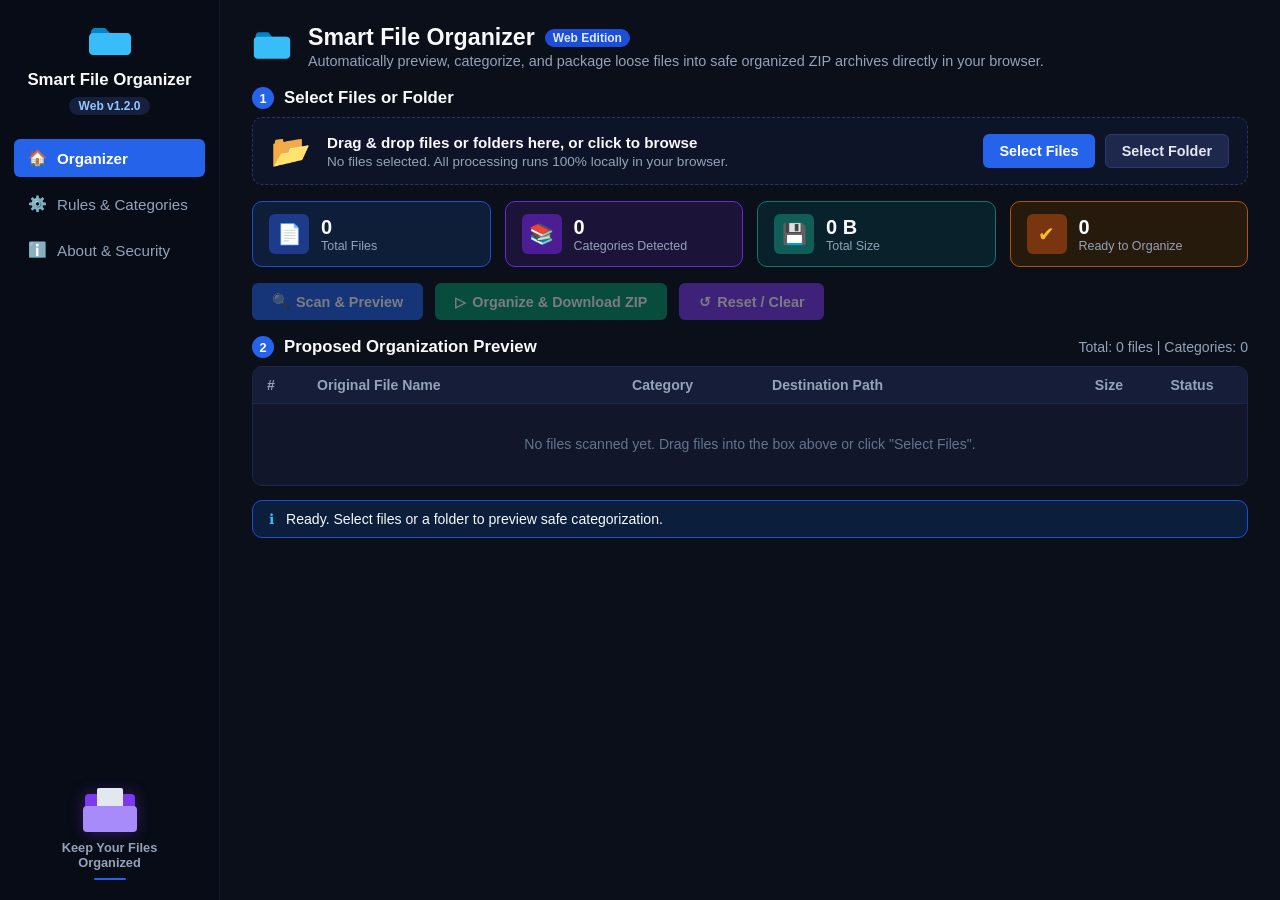
==== web/index.html @ 6d300326 "feat: add Smart File Organizer Web Edition v1.2.0" ====
<!DOCTYPE html>
<html lang="en">
<head>
  <meta charset="UTF-8" />
  <meta name="viewport" content="width=device-width, initial-scale=1.0" />
  <title>Smart File Organizer Web Edition v1.2.0</title>
  <link rel="stylesheet" href="styles.css" />
</head>
<body>
  <div class="app-layout">
    <!-- Sidebar -->
    <aside class="sidebar">
      <div class="sidebar-header">
        <div class="brand-icon">
          <svg width="46" height="38" viewBox="0 0 46 38" fill="none">
            <path d="M4 12C4 9.79086 5.79086 8 8 8H18L23 13H38C40.2091 13 42 14.7909 42 17V30C42 32.2091 40.2091 34 38 34H8C5.79086 34 4 32.2091 4 30V12Z" fill="#0284C7"/>
            <path d="M2 17C2 14.7909 3.79086 13 6 13H40C42.2091 13 44 14.7909 44 17V31C44 33.2091 42.2091 35 40 35H6C3.79086 35 2 33.2091 2 31V17Z" fill="#38BDF8"/>
          </svg>
        </div>
        <h1 class="brand-title">Smart File Organizer</h1>
        <span class="badge-version">Web v1.2.0</span>
      </div>

      <nav class="sidebar-nav">
        <button class="nav-btn active" data-tab="organizer">
          <span class="nav-icon">🏠</span> Organizer
        </button>
        <button class="nav-btn" data-tab="rules">
          <span class="nav-icon">⚙️</span> Rules & Categories
        </button>
        <button class="nav-btn" data-tab="about">
          <span class="nav-icon">ℹ️</span> About & Security
        </button>
      </nav>

      <div class="sidebar-footer">
        <div class="footer-graphic">
          <div class="glow-folder">
            <div class="paper-sheet"></div>
            <div class="folder-front"></div>
          </div>
        </div>
        <p class="footer-tagline">Keep Your Files<br>Organized</p>
        <div class="footer-accent-line"></div>
      </div>
    </aside>

    <!-- Main Content Area -->
    <main class="main-content">
      <!-- Organizer View -->
      <section id="view-organizer" class="content-view active">
        <!-- Dashboard Header -->
        <header class="dashboard-header">
          <div class="header-icon">
            <svg width="40" height="34" viewBox="0 0 44 36" fill="none">
              <path d="M4 8C4 5.79086 5.79086 4 8 4H18L22 9H36C38.2091 9 40 10.7909 40 13V28C40 30.2091 38.2091 32 36 32H8C5.79086 32 4 30.2091 4 28V8Z" fill="#0284C7"/>
              <path d="M2 13C2 10.7909 3.79086 9 6 9H38C40.2091 9 42 10.7909 42 13V29C42 31.2091 40.2091 33 38 33H6C3.79086 33 2 31.2091 2 29V13Z" fill="#38BDF8"/>
            </svg>
          </div>
          <div class="header-titles">
            <h2>Smart File Organizer <span class="edition-tag">Web Edition</span></h2>
            <p>Automatically preview, categorize, and package loose files into safe organized ZIP archives directly in your browser.</p>
          </div>
        </header>

        <!-- Section 1: File & Folder Selection -->
        <div class="section-title">
          <span class="step-badge">1</span>
          <h3>Select Files or Folder</h3>
        </div>

        <div class="card card-dropzone" id="dropzone">
          <input type="file" id="file-input-multiple" multiple style="display: none;" />
          <input type="file" id="file-input-directory" webkitdirectory directory multiple style="display: none;" />
          
          <div class="dropzone-content">
            <div class="dropzone-icon">📂</div>
            <div class="dropzone-text">
              <p class="dropzone-primary">Drag & drop files or folders here, or click to browse</p>
              <p class="dropzone-secondary" id="selected-path-display">No files selected. All processing runs 100% locally in your browser.</p>
            </div>
            <div class="dropzone-actions">
              <button class="btn btn-primary" id="btn-browse-files">Select Files</button>
              <button class="btn btn-secondary" id="btn-browse-folder">Select Folder</button>
            </div>
          </div>
        </div>

        <!-- Four Statistics Cards -->
        <div class="stats-grid">
          <div class="stat-card card-blue">
            <div class="stat-icon stat-icon-blue">📄</div>
            <div class="stat-info">
              <span class="stat-value" id="stat-total-files">0</span>
              <span class="stat-label">Total Files</span>
            </div>
          </div>
          <div class="stat-card card-purple">
            <div class="stat-icon stat-icon-purple">📚</div>
            <div class="stat-info">
              <span class="stat-value" id="stat-categories">0</span>
              <span class="stat-label">Categories Detected</span>
            </div>
          </div>
          <div class="stat-card card-teal">
            <div class="stat-icon stat-icon-teal">💾</div>
            <div class="stat-info">
              <span class="stat-value" id="stat-total-size">0 B</span>
              <span class="stat-label">Total Size</span>
            </div>
          </div>
          <div class="stat-card card-amber">
            <div class="stat-icon stat-icon-amber">✔</div>
            <div class="stat-info">
              <span class="stat-value" id="stat-ready-files">0</span>
              <span class="stat-label">Ready to Organize</span>
            </div>
          </div>
        </div>

        <!-- Action Buttons Bar -->
        <div class="actions-bar">
          <button class="btn btn-action-blue" id="btn-scan" disabled>
            <span class="btn-icon">🔍</span> Scan & Preview
          </button>
          <button class="btn btn-action-green" id="btn-organize" disabled>
            <span class="btn-icon">▷</span> Organize & Download ZIP
          </button>
          <button class="btn btn-action-purple" id="btn-reset" disabled>
            <span class="btn-icon">↺</span> Reset / Clear
          </button>
        </div>

        <!-- Section 2: Proposed Organization Preview -->
        <div class="section-title preview-header">
          <div class="preview-title-group">
            <span class="step-badge">2</span>
            <h3>Proposed Organization Preview</h3>
          </div>
          <span class="preview-counter" id="table-summary-counter">Total: 0 files | Categories: 0</span>
        </div>

        <!-- Preview Table Card -->
        <div class="card card-table">
          <div class="table-container">
            <table class="preview-table" id="preview-table">
              <thead>
                <tr>
                  <th style="width: 50px;">#</th>
                  <th>Original File Name</th>
                  <th style="width: 140px;">Category</th>
                  <th>Destination Path</th>
                  <th style="width: 90px; text-align: right;">Size</th>
                  <th style="width: 110px; text-align: center;">Status</th>
                </tr>
              </thead>
              <tbody id="preview-tbody">
                <tr class="empty-row">
                  <td colspan="6">No files scanned yet. Drag files into the box above or click "Select Files".</td>
                </tr>
              </tbody>
            </table>
          </div>
        </div>

        <!-- Bottom Notification Pill Banner -->
        <div class="notification-banner banner-info" id="status-banner">
          <span class="banner-icon" id="banner-icon">ℹ</span>
          <span class="banner-text" id="banner-text">Ready. Select files or a folder to preview safe categorization.</span>
        </div>
      </section>

      <!-- Rules & Categories View -->
      <section id="view-rules" class="content-view">
        <header class="view-header">
          <h2>⚙️ Category Definitions & Rules</h2>
          <p>Files are matched against extensions case-insensitively using standard Smart File Organizer rules.</p>
        </header>
        <div class="card rules-card">
          <table class="rules-table">
            <thead>
              <tr>
                <th>Category</th>
                <th>Extensions</th>
              </tr>
            </thead>
            <tbody id="rules-tbody">
              <!-- Dynamically populated from JS -->
            </tbody>
          </table>
        </div>
      </section>

      <!-- About & Security View -->
      <section id="view-about" class="content-view">
        <header class="view-header">
          <h2>ℹ️ About Smart File Organizer Web Edition</h2>
          <p>A zero-install, client-side web application for organizing cluttered directories without privacy leaks.</p>
        </header>
        <div class="card about-card">
          <h3>🔐 Privacy & Security</h3>
          <p>Unlike cloud converter services, Smart File Organizer Web Edition performs <strong>100% client-side categorization and archiving</strong>. Your files are never uploaded to any remote server or third party.</p>
          
          <h3 style="margin-top: 1.5rem;">⚡ Features</h3>
          <ul>
            <li>Drag & drop file or folder batch loading.</li>
            <li>Real-time extension inspection and category mapping.</li>
            <li>Automatic duplicate collision handling (<span class="code-span">report_1.pdf</span>).</li>
            <li>Bundled client-side ZIP packaging with manifest metadata.</li>
            <li>Completely portable: run locally or deploy to static hosts like Vercel.</li>
          </ul>
        </div>
      </section>
    </main>
  </div>

  <!-- Scripts -->
  <script src="zip-builder.js"></script>
  <script src="app.js"></script>
</body>
</html>
---- web/styles.css ----
/* ==========================================================================
   Smart File Organizer Web Edition v1.2.0 - Dark Navy Dashboard Stylesheet
   ========================================================================== */

:root {
  --bg-dark: #0B0F19;
  --bg-sidebar: #080C16;
  --sidebar-border: #141A2D;
  --card-bg: #11162B;
  --card-border: #1E2749;
  --input-bg: #0A0E1A;
  --input-border: #1E284D;

  /* Accent Colors */
  --blue-primary: #2563EB;
  --blue-hover: #3B82F6;
  --blue-card-bg: #0F1E38;
  --blue-card-border: #1D4ED8;

  --purple-primary: #7C3AED;
  --purple-hover: #8B5CF6;
  --purple-card-bg: #1C1438;
  --purple-card-border: #6D28D9;

  --teal-primary: #0D9488;
  --teal-hover: #14B8A6;
  --teal-card-bg: #09212B;
  --teal-card-border: #0F766E;

  --amber-primary: #D97706;
  --amber-hover: #F59E0B;
  --amber-card-bg: #261A0C;
  --amber-card-border: #B45309;

  --green-primary: #10B981;
  --green-hover: #059669;
  --green-card-bg: #062A1F;
  --green-card-border: #059669;

  /* Typography */
  --text-primary: #F8FAFC;
  --text-secondary: #94A3B8;
  --text-muted: #64748B;
  --text-disabled: #475569;

  --radius-sm: 6px;
  --radius-md: 10px;
  --radius-lg: 14px;
  --radius-pill: 9999px;
}

* {
  box-sizing: border-box;
  margin: 0;
  padding: 0;
  font-family: -apple-system, BlinkMacSystemFont, "Segoe UI", Roboto, Oxygen, Ubuntu, Cantarell, sans-serif;
}

body {
  background-color: var(--bg-dark);
  color: var(--text-primary);
  min-height: 100vh;
  overflow-x: hidden;
}

/* ---------------- Layout ---------------- */
.app-layout {
  display: flex;
  min-height: 100vh;
}

/* Sidebar */
.sidebar {
  width: 220px;
  background-color: var(--bg-sidebar);
  border-right: 1px solid var(--sidebar-border);
  display: flex;
  flex-direction: column;
  padding: 20px 14px;
  flex-shrink: 0;
}

.sidebar-header {
  text-align: center;
  margin-bottom: 24px;
}

.brand-icon {
  margin-bottom: 8px;
}

.brand-title {
  font-size: 1.05rem;
  font-weight: 700;
  color: var(--text-primary);
  margin-bottom: 6px;
}

.badge-version {
  display: inline-block;
  background: #16203D;
  color: #93C5FD;
  font-size: 0.75rem;
  font-weight: 600;
  padding: 2px 10px;
  border-radius: var(--radius-pill);
}

.sidebar-nav {
  display: flex;
  flex-direction: column;
  gap: 8px;
  flex: 1;
}

.nav-btn {
  display: flex;
  align-items: center;
  gap: 10px;
  background: transparent;
  border: none;
  color: var(--text-secondary);
  font-size: 0.95rem;
  font-weight: 500;
  padding: 10px 14px;
  border-radius: var(--radius-sm);
  cursor: pointer;
  transition: all 0.2s ease;
  text-align: left;
}

.nav-btn:hover {
  background: rgba(37, 99, 235, 0.15);
  color: var(--text-primary);
}

.nav-btn.active {
  background: var(--blue-primary);
  color: #ffffff;
  font-weight: 600;
}

.sidebar-footer {
  text-align: center;
  padding-top: 16px;
}

.footer-graphic {
  display: flex;
  justify-content: center;
  margin-bottom: 8px;
}

.glow-folder {
  position: relative;
  width: 50px;
  height: 38px;
  background: #7C3AED;
  border-radius: 4px;
  box-shadow: 0 0 16px rgba(124, 58, 237, 0.4);
}

.paper-sheet {
  position: absolute;
  top: -6px;
  left: 12px;
  width: 26px;
  height: 20px;
  background: #E2E8F0;
  border-radius: 2px;
}

.folder-front {
  position: absolute;
  bottom: 0;
  left: -2px;
  width: 54px;
  height: 26px;
  background: #A78BFA;
  border-radius: 4px;
}

.footer-tagline {
  font-size: 0.8rem;
  font-weight: 600;
  color: var(--text-secondary);
  margin-bottom: 8px;
}

.footer-accent-line {
  height: 2px;
  width: 32px;
  background: var(--blue-primary);
  margin: 0 auto;
  border-radius: var(--radius-pill);
}

/* Main Content Area */
.main-content {
  flex: 1;
  padding: 24px 32px;
  max-width: 1280px;
}

.content-view {
  display: none;
}

.content-view.active {
  display: block;
}

/* Header */
.dashboard-header {
  display: flex;
  align-items: center;
  gap: 16px;
  margin-bottom: 18px;
}

.header-titles h2 {
  font-size: 1.45rem;
  font-weight: 700;
  color: var(--text-primary);
  display: flex;
  align-items: center;
  gap: 10px;
}

.edition-tag {
  font-size: 0.75rem;
  font-weight: 600;
  background: #1D4ED8;
  color: #DBEAFE;
  padding: 2px 8px;
  border-radius: var(--radius-pill);
}

.header-titles p {
  font-size: 0.9rem;
  color: var(--text-secondary);
  margin-top: 2px;
}

/* Section Title & Badges */
.section-title {
  display: flex;
  align-items: center;
  gap: 10px;
  margin: 14px 0 8px 0;
}

.step-badge {
  display: flex;
  align-items: center;
  justify-content: center;
  width: 22px;
  height: 22px;
  background: var(--blue-primary);
  color: #ffffff;
  border-radius: 50%;
  font-size: 0.8rem;
  font-weight: 700;
}

.section-title h3 {
  font-size: 1.05rem;
  font-weight: 600;
  color: var(--text-primary);
}

/* Cards */
.card {
  background: var(--card-bg);
  border: 1px solid var(--card-border);
  border-radius: var(--radius-md);
  padding: 14px 18px;
}

/* Dropzone Card */
.card-dropzone {
  border: 1.5px dashed #2A3660;
  background: #0E1428;
  cursor: pointer;
  transition: all 0.2s ease;
  margin-bottom: 16px;
}

.card-dropzone:hover, .card-dropzone.dragover {
  border-color: var(--blue-hover);
  background: #121A33;
}

.dropzone-content {
  display: flex;
  align-items: center;
  gap: 16px;
}

.dropzone-icon {
  font-size: 2rem;
}

.dropzone-text {
  flex: 1;
}

.dropzone-primary {
  font-size: 0.95rem;
  font-weight: 600;
  color: var(--text-primary);
}

.dropzone-secondary {
  font-size: 0.85rem;
  color: var(--text-secondary);
  margin-top: 3px;
  word-break: break-all;
}

.dropzone-actions {
  display: flex;
  gap: 10px;
}

/* Buttons */
.btn {
  padding: 8px 16px;
  font-size: 0.9rem;
  font-weight: 600;
  border-radius: var(--radius-sm);
  border: none;
  cursor: pointer;
  display: inline-flex;
  align-items: center;
  gap: 6px;
  transition: all 0.2s ease;
}

.btn:disabled {
  opacity: 0.45;
  cursor: not-allowed;
  pointer-events: none;
}

.btn-primary {
  background: var(--blue-primary);
  color: #ffffff;
}
.btn-primary:hover {
  background: var(--blue-hover);
}

.btn-secondary {
  background: #1E284D;
  color: #E2E8F0;
  border: 1px solid #2B3A6E;
}
.btn-secondary:hover {
  background: #283769;
}

/* Four Statistics Cards Grid */
.stats-grid {
  display: grid;
  grid-template-columns: repeat(4, 1fr);
  gap: 14px;
  margin-bottom: 16px;
}

.stat-card {
  display: flex;
  align-items: center;
  gap: 12px;
  padding: 12px 16px;
  border-radius: var(--radius-md);
  border: 1px solid transparent;
}

.card-blue {
  background: var(--blue-card-bg);
  border-color: var(--blue-card-border);
}
.card-purple {
  background: var(--purple-card-bg);
  border-color: var(--purple-card-border);
}
.card-teal {
  background: var(--teal-card-bg);
  border-color: var(--teal-card-border);
}
.card-amber {
  background: var(--amber-card-bg);
  border-color: var(--amber-card-border);
}

.stat-icon {
  width: 40px;
  height: 40px;
  display: flex;
  align-items: center;
  justify-content: center;
  font-size: 1.25rem;
  border-radius: var(--radius-sm);
}

.stat-icon-blue { background: #1E3A8A; color: #38BDF8; }
.stat-icon-purple { background: #4C1D95; color: #C084FC; }
.stat-icon-teal { background: #115E59; color: #2DD4BF; }
.stat-icon-amber { background: #78350F; color: #FBBF24; }

.stat-info {
  display: flex;
  flex-direction: column;
}

.stat-value {
  font-size: 1.25rem;
  font-weight: 700;
  color: var(--text-primary);
  line-height: 1.2;
}

.stat-label {
  font-size: 0.78rem;
  color: var(--text-secondary);
}

/* Action Buttons Bar */
.actions-bar {
  display: flex;
  gap: 12px;
  margin-bottom: 16px;
}

.btn-action-blue {
  background: var(--blue-primary);
  color: #ffffff;
  padding: 10px 20px;
  border-radius: var(--radius-sm);
}
.btn-action-blue:hover { background: var(--blue-hover); }

.btn-action-green {
  background: #059669;
  color: #ffffff;
  padding: 10px 20px;
  border-radius: var(--radius-sm);
}
.btn-action-green:hover { background: var(--green-primary); }

.btn-action-purple {
  background: var(--purple-primary);
  color: #ffffff;
  padding: 10px 20px;
  border-radius: var(--radius-sm);
}
.btn-action-purple:hover { background: var(--purple-hover); }

/* Section 2 Header */
.preview-header {
  justify-content: space-between;
}

.preview-title-group {
  display: flex;
  align-items: center;
  gap: 10px;
}

.preview-counter {
  font-size: 0.88rem;
  color: var(--text-secondary);
}

/* Preview Table */
.card-table {
  padding: 0;
  overflow: hidden;
  margin-bottom: 14px;
}

.table-container {
  max-height: 380px;
  overflow-y: auto;
}

.preview-table {
  width: 100%;
  border-collapse: collapse;
  text-align: left;
  font-size: 0.88rem;
}

.preview-table th {
  background: #151D38;
  color: var(--text-secondary);
  font-weight: 600;
  padding: 10px 14px;
  position: sticky;
  top: 0;
  border-bottom: 1px solid var(--card-border);
}

.preview-table td {
  padding: 10px 14px;
  border-bottom: 1px solid #141B34;
  color: var(--text-primary);
}

.preview-table tr:nth-child(even) td {
  background: #0E1428;
}

.preview-table tr:nth-child(odd) td {
  background: #11162B;
}

.empty-row td {
  text-align: center;
  color: var(--text-muted);
  padding: 32px 16px;
}

/* Category Badge Pills */
.cat-badge {
  display: inline-block;
  padding: 3px 10px;
  border-radius: var(--radius-pill);
  font-size: 0.78rem;
  font-weight: 600;
  text-align: center;
}

.cat-Archives { background: #3B1866; color: #D8B4FE; }
.cat-Audio { background: #581238; color: #F472B6; }
.cat-Code { background: #1E3A8A; color: #60A5FA; }
.cat-Documents { background: #1E2D5A; color: #93C5FD; }
.cat-Images { background: #064E3B; color: #34D399; }
.cat-Presentations { background: #5C2B09; color: #FBBF24; }
.cat-Spreadsheets { background: #0F4A44; color: #2DD4BF; }
.cat-Videos { background: #521414; color: #F87171; }
.cat-Other { background: #1E293B; color: #94A3B8; }

.status-badge-ready {
  color: var(--green-primary);
  font-weight: 600;
}
.status-badge-renamed {
  color: var(--amber-primary);
  font-weight: 600;
}

/* Notification Pill Banner */
.notification-banner {
  display: flex;
  align-items: center;
  gap: 12px;
  padding: 10px 16px;
  border-radius: var(--radius-md);
  border: 1px solid transparent;
  font-size: 0.88rem;
}

.banner-success {
  background: var(--green-card-bg);
  border-color: var(--green-card-border);
  color: var(--text-primary);
}
.banner-success .banner-icon { color: var(--green-primary); }

.banner-info {
  background: #0B1E3B;
  border-color: var(--blue-card-border);
  color: var(--text-primary);
}
.banner-info .banner-icon { color: #38BDF8; }

.banner-warning {
  background: #291B0B;
  border-color: var(--amber-card-border);
  color: var(--text-primary);
}
.banner-warning .banner-icon { color: var(--amber-primary); }

/* Rules Table */
.rules-table {
  width: 100%;
  border-collapse: collapse;
  text-align: left;
}

.rules-table th {
  padding: 10px 14px;
  color: var(--text-secondary);
  border-bottom: 1px solid var(--card-border);
}

.rules-table td {
  padding: 10px 14px;
  border-bottom: 1px solid #141B34;
}

.code-span {
  background: #1E284D;
  padding: 2px 6px;
  border-radius: 4px;
  font-family: monospace;
  font-size: 0.85rem;
}

.about-card ul {
  margin-top: 10px;
  padding-left: 20px;
  line-height: 1.6;
  color: var(--text-secondary);
}

/* Responsive */
@media (max-width: 900px) {
  .app-layout { flex-direction: column; }
  .sidebar { width: 100%; border-right: none; border-bottom: 1px solid var(--sidebar-border); }
  .stats-grid { grid-template-columns: repeat(2, 1fr); }
}
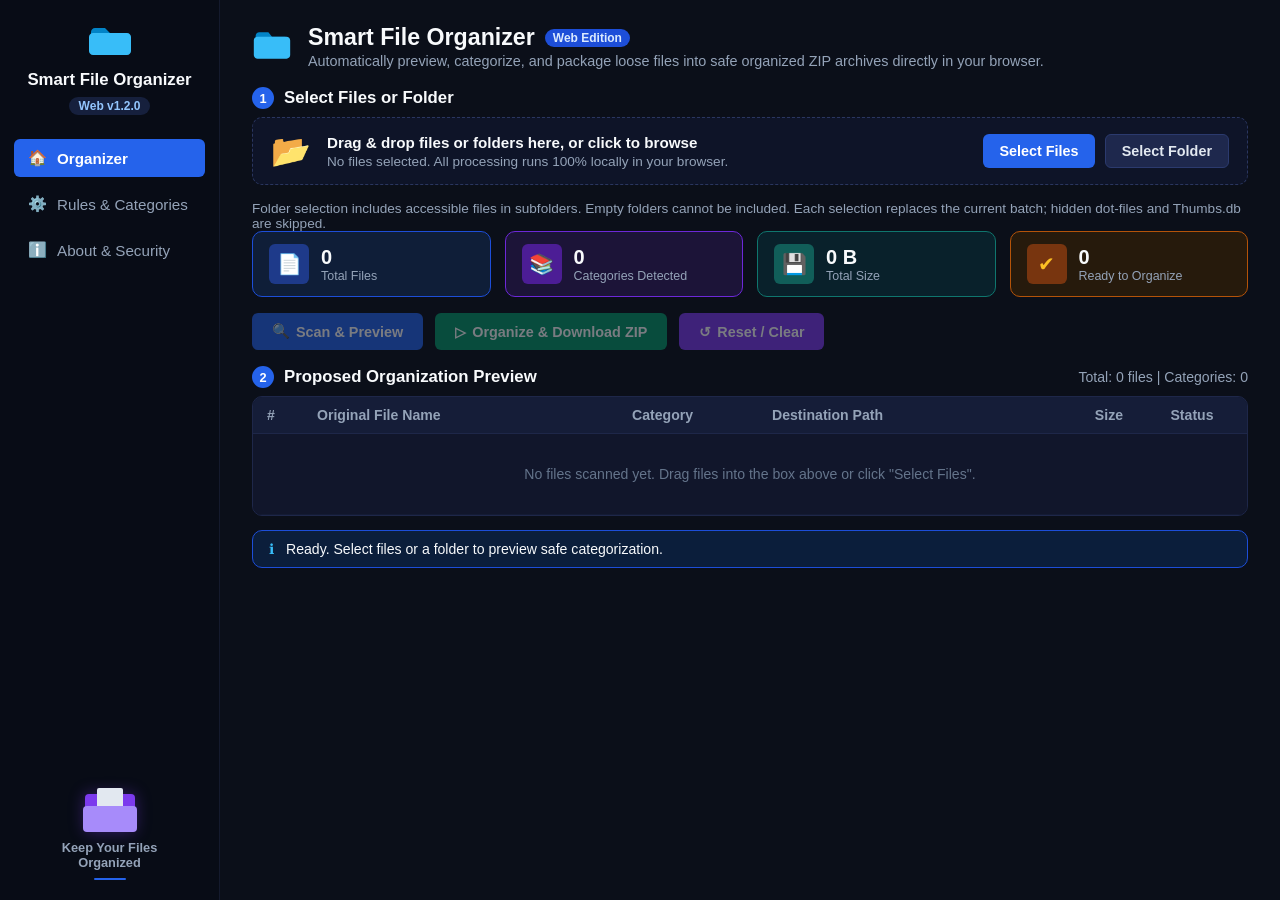
==== commit 3a9cc9ce: "fix: resolve folder picker bug and improve ZIP validation" ====
--- a/web/index.html
+++ b/web/index.html
@@ -85,6 +85,8 @@
             </div>
           </div>
         </div>
+
+        <p class="dropzone-secondary">Folder selection includes accessible files in subfolders. Empty folders cannot be included. Each selection replaces the current batch; hidden dot-files and Thumbs.db are skipped.</p>
 
         <!-- Four Statistics Cards -->
         <div class="stats-grid">
